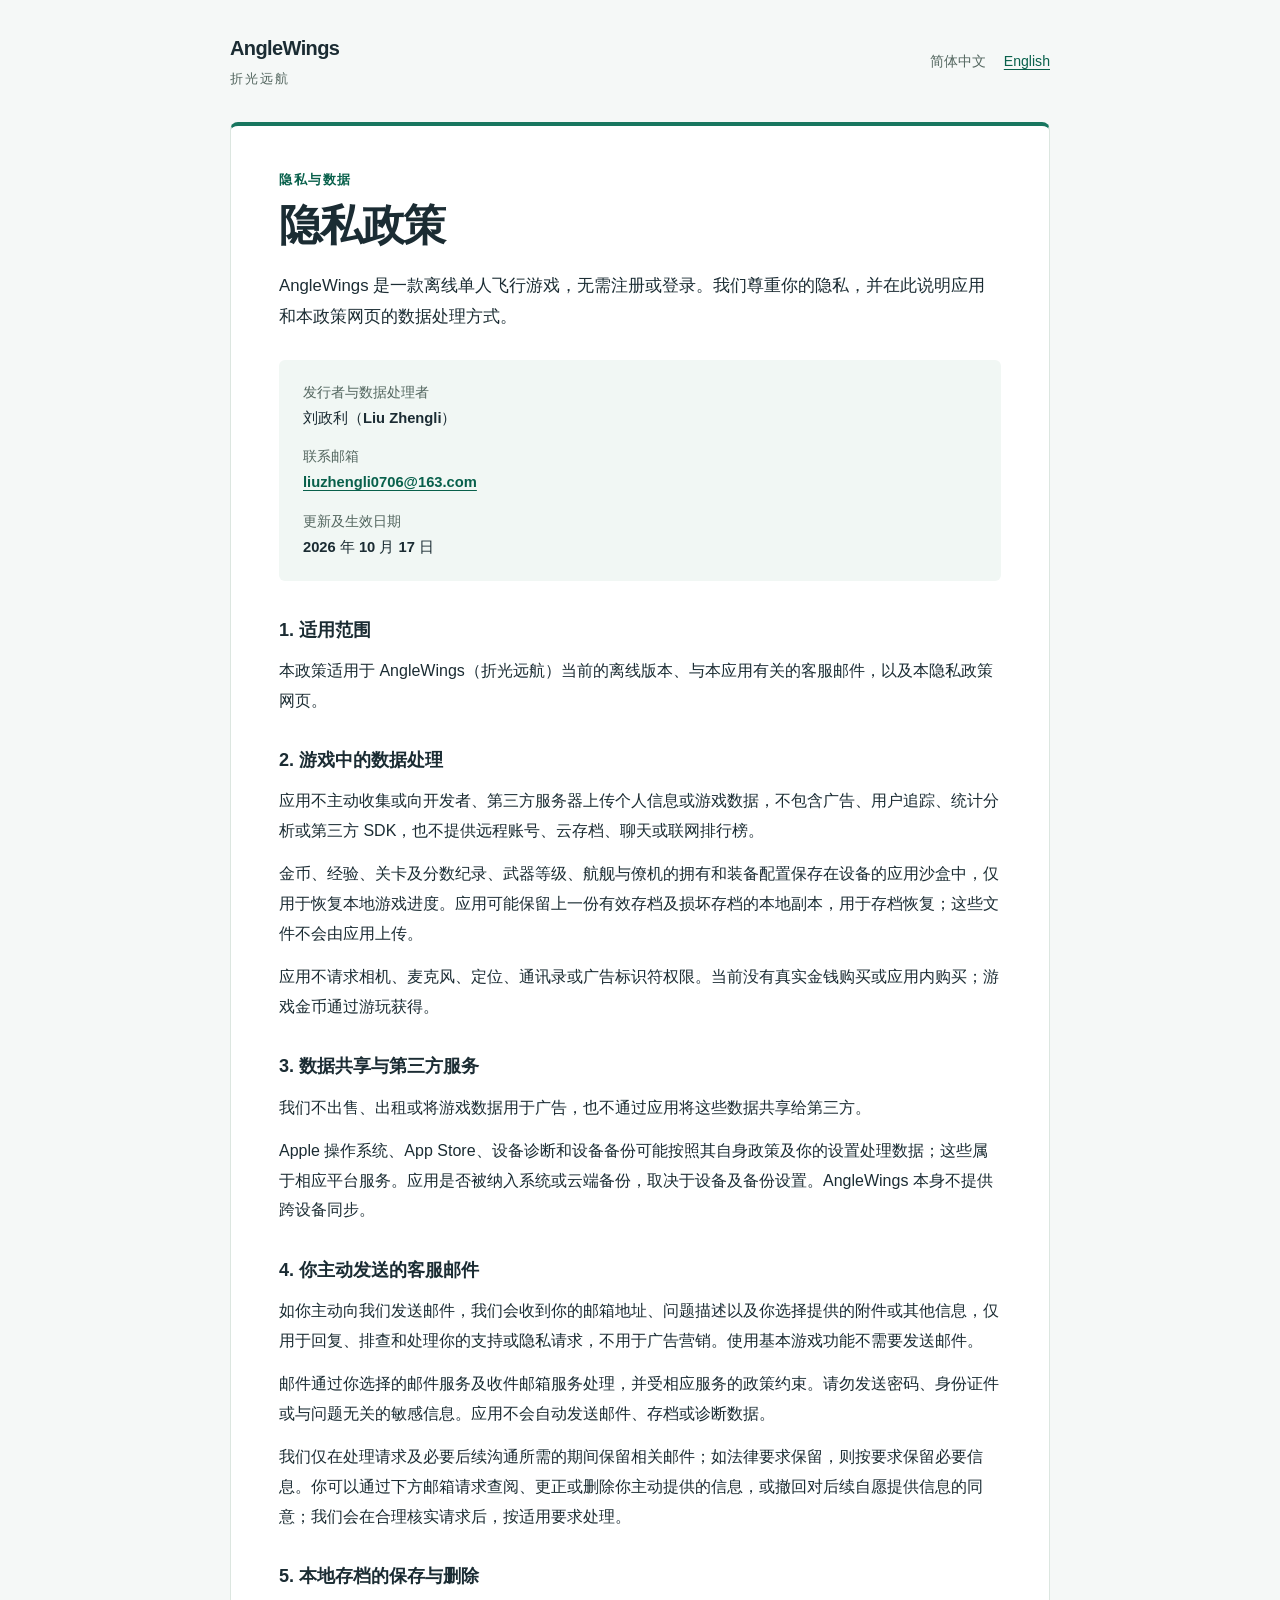
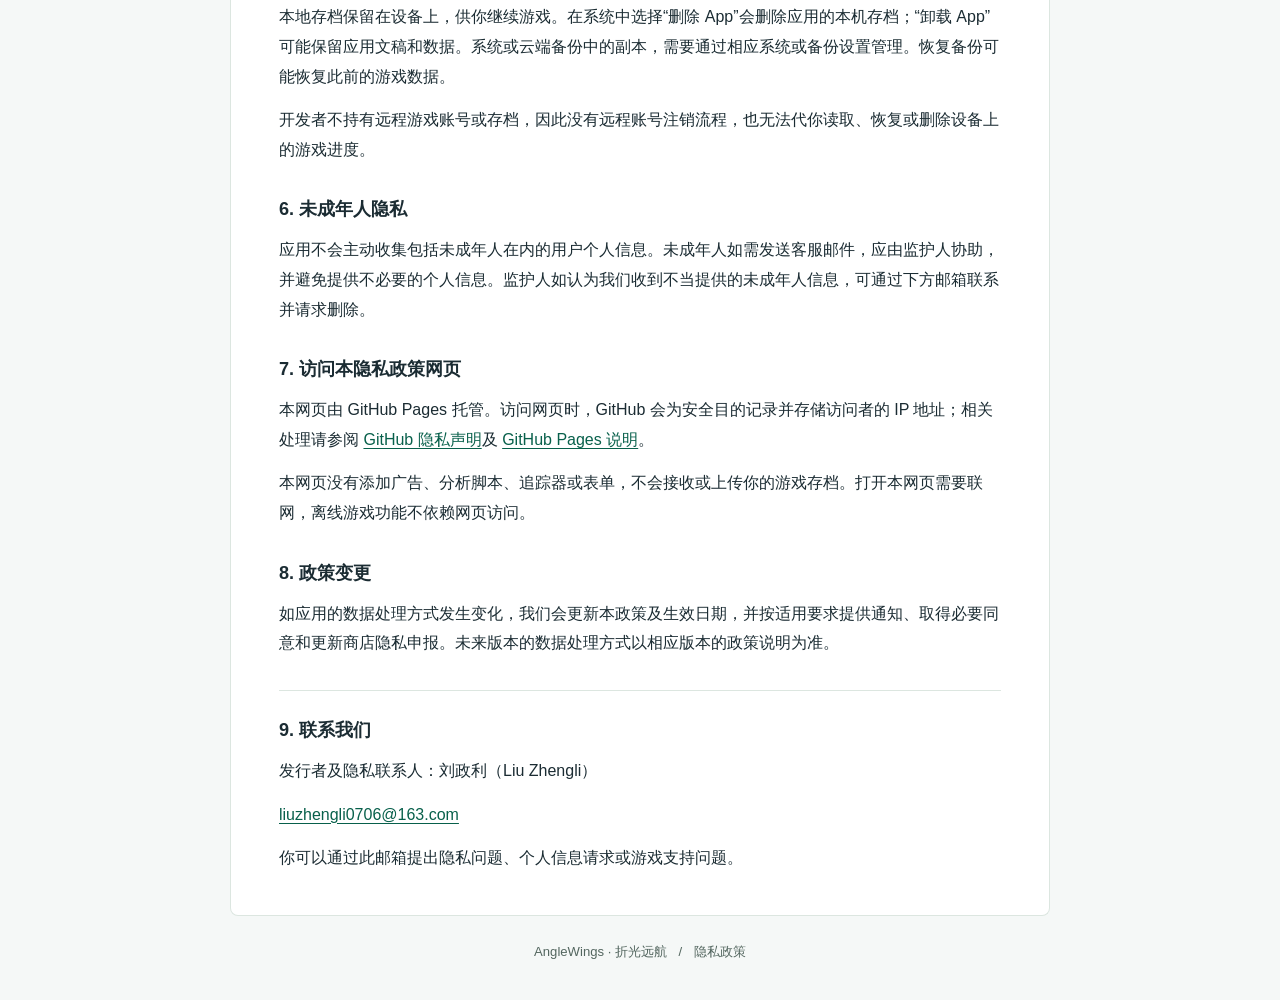
==== index.html @ a0fa41b5 "Publish AngleWings privacy policy in Chinese and English" ====
<!doctype html>
<html lang="zh-Hans">
<head>
  <meta charset="utf-8">
  <meta name="viewport" content="width=device-width, initial-scale=1">
  <meta name="description" content="AngleWings（折光远航）隐私政策：离线游戏、本地存档、数据管理与隐私联系方式。">
  <meta name="referrer" content="no-referrer">
  <title>隐私政策 · AngleWings 折光远航</title>
  <link rel="canonical" href="https://maoyayini.github.io/anglewings-privacy/">
  <link rel="alternate" hreflang="en" href="https://maoyayini.github.io/anglewings-privacy/en.html">
  <link rel="stylesheet" href="styles.css">
</head>
<body>
  <a class="skip" href="#policy">跳转到正文</a>
  <header class="site-header">
    <div><span class="brand">AngleWings</span><span class="subtitle">折光远航</span></div>
    <nav aria-label="语言"><span aria-current="page">简体中文</span><a href="en.html" lang="en" hreflang="en">English</a></nav>
  </header>
  <main id="policy">
    <p class="eyebrow">隐私与数据</p>
    <h1>隐私政策</h1>
    <p class="intro">AngleWings 是一款离线单人飞行游戏，无需注册或登录。我们尊重你的隐私，并在此说明应用和本政策网页的数据处理方式。</p>
    <dl class="details">
      <div><dt>发行者与数据处理者</dt><dd>刘政利（Liu Zhengli）</dd></div>
      <div><dt>联系邮箱</dt><dd><a href="mailto:liuzhengli0706@163.com">liuzhengli0706@163.com</a></dd></div>
      <div><dt>更新及生效日期</dt><dd><time datetime="2026-10-17">2026 年 10 月 17 日</time></dd></div>
    </dl>

    <section aria-labelledby="scope">
      <h2 id="scope">1. 适用范围</h2>
      <p>本政策适用于 AngleWings（折光远航）当前的离线版本、与本应用有关的客服邮件，以及本隐私政策网页。</p>
    </section>
    <section aria-labelledby="game-data">
      <h2 id="game-data">2. 游戏中的数据处理</h2>
      <p>应用不主动收集或向开发者、第三方服务器上传个人信息或游戏数据，不包含广告、用户追踪、统计分析或第三方 SDK，也不提供远程账号、云存档、聊天或联网排行榜。</p>
      <p>金币、经验、关卡及分数纪录、武器等级、航舰与僚机的拥有和装备配置保存在设备的应用沙盒中，仅用于恢复本地游戏进度。应用可能保留上一份有效存档及损坏存档的本地副本，用于存档恢复；这些文件不会由应用上传。</p>
      <p>应用不请求相机、麦克风、定位、通讯录或广告标识符权限。当前没有真实金钱购买或应用内购买；游戏金币通过游玩获得。</p>
    </section>
    <section aria-labelledby="sharing">
      <h2 id="sharing">3. 数据共享与第三方服务</h2>
      <p>我们不出售、出租或将游戏数据用于广告，也不通过应用将这些数据共享给第三方。</p>
      <p>Apple 操作系统、App Store、设备诊断和设备备份可能按照其自身政策及你的设置处理数据；这些属于相应平台服务。应用是否被纳入系统或云端备份，取决于设备及备份设置。AngleWings 本身不提供跨设备同步。</p>
    </section>
    <section aria-labelledby="support">
      <h2 id="support">4. 你主动发送的客服邮件</h2>
      <p>如你主动向我们发送邮件，我们会收到你的邮箱地址、问题描述以及你选择提供的附件或其他信息，仅用于回复、排查和处理你的支持或隐私请求，不用于广告营销。使用基本游戏功能不需要发送邮件。</p>
      <p>邮件通过你选择的邮件服务及收件邮箱服务处理，并受相应服务的政策约束。请勿发送密码、身份证件或与问题无关的敏感信息。应用不会自动发送邮件、存档或诊断数据。</p>
      <p>我们仅在处理请求及必要后续沟通所需的期间保留相关邮件；如法律要求保留，则按要求保留必要信息。你可以通过下方邮箱请求查阅、更正或删除你主动提供的信息，或撤回对后续自愿提供信息的同意；我们会在合理核实请求后，按适用要求处理。</p>
    </section>
    <section aria-labelledby="deletion">
      <h2 id="deletion">5. 本地存档的保存与删除</h2>
      <p>本地存档保留在设备上，供你继续游戏。在系统中选择“删除 App”会删除应用的本机存档；“卸载 App”可能保留应用文稿和数据。系统或云端备份中的副本，需要通过相应系统或备份设置管理。恢复备份可能恢复此前的游戏数据。</p>
      <p>开发者不持有远程游戏账号或存档，因此没有远程账号注销流程，也无法代你读取、恢复或删除设备上的游戏进度。</p>
    </section>
    <section aria-labelledby="children">
      <h2 id="children">6. 未成年人隐私</h2>
      <p>应用不会主动收集包括未成年人在内的用户个人信息。未成年人如需发送客服邮件，应由监护人协助，并避免提供不必要的个人信息。监护人如认为我们收到不当提供的未成年人信息，可通过下方邮箱联系并请求删除。</p>
    </section>
    <section aria-labelledby="website">
      <h2 id="website">7. 访问本隐私政策网页</h2>
      <p>本网页由 GitHub Pages 托管。访问网页时，GitHub 会为安全目的记录并存储访问者的 IP 地址；相关处理请参阅 <a href="https://docs.github.com/en/site-policy/privacy-policies/github-general-privacy-statement">GitHub 隐私声明</a>及 <a href="https://docs.github.com/en/pages/getting-started-with-github-pages/what-is-github-pages">GitHub Pages 说明</a>。</p>
      <p>本网页没有添加广告、分析脚本、追踪器或表单，不会接收或上传你的游戏存档。打开本网页需要联网，离线游戏功能不依赖网页访问。</p>
    </section>
    <section aria-labelledby="changes">
      <h2 id="changes">8. 政策变更</h2>
      <p>如应用的数据处理方式发生变化，我们会更新本政策及生效日期，并按适用要求提供通知、取得必要同意和更新商店隐私申报。未来版本的数据处理方式以相应版本的政策说明为准。</p>
    </section>
    <section class="contact" aria-labelledby="contact">
      <h2 id="contact">9. 联系我们</h2>
      <p>发行者及隐私联系人：刘政利（Liu Zhengli）</p>
      <p><a href="mailto:liuzhengli0706@163.com">liuzhengli0706@163.com</a></p>
      <p>你可以通过此邮箱提出隐私问题、个人信息请求或游戏支持问题。</p>
    </section>
  </main>
  <footer>AngleWings · 折光远航 <span aria-hidden="true">/</span> 隐私政策</footer>
</body>
</html>
---- styles.css ----
:root {
  color-scheme: light;
  font-family: -apple-system, BlinkMacSystemFont, "Segoe UI", "PingFang SC", "Microsoft YaHei", sans-serif;
  color: #1b2c33;
  background: #f5f8f7;
  line-height: 1.85;
  -webkit-text-size-adjust: 100%;
}
* { box-sizing: border-box; }
body { margin: 0; }
a { color: #08604b; text-underline-offset: .18em; overflow-wrap: anywhere; }
a:hover { color: #003d2e; }
a:focus-visible { outline: 3px solid #18765f; outline-offset: 5px; border-radius: 2px; }
.site-header, main, footer { width: min(100% - 48px, 820px); margin-inline: auto; }
.site-header { display: flex; justify-content: space-between; align-items: center; gap: 20px; padding-block: 30px; }
.brand { font-weight: 750; font-size: 1.25rem; letter-spacing: -.03em; }
.subtitle { display: block; color: #53665f; font-size: .83rem; letter-spacing: .16em; }
nav { display: flex; gap: 18px; font-size: .88rem; }
nav [aria-current] { color: #53665f; }
main { background: #fff; border: 1px solid #dce6e0; border-top: 4px solid #18765f; border-radius: 8px; padding: 42px 48px; }
.eyebrow { margin: 0 0 8px; color: #08604b; font-size: .82rem; font-weight: 700; letter-spacing: .12em; }
h1 { margin: 0 0 18px; font-size: clamp(2rem, 5vw, 2.7rem); letter-spacing: -.04em; line-height: 1.2; }
.intro { margin-bottom: 28px; font-size: 1.05rem; }
.details { margin: 0 0 36px; padding: 20px 24px; background: #f1f7f4; border-radius: 6px; font-size: .92rem; }
.details div + div { margin-top: 12px; }
dt { color: #53665f; font-size: .85rem; }
dd { margin: 0; font-weight: 550; }
section + section { margin-top: 32px; }
h2 { margin: 0 0 12px; font-size: 1.13rem; line-height: 1.5; }
p { margin: 0 0 14px; }
section p:last-child { margin-bottom: 0; }
.contact { padding-top: 26px; border-top: 1px solid #dce6e0; }
footer { padding-block: 24px 36px; color: #53665f; font-size: .82rem; text-align: center; }
footer span { margin-inline: 8px; }
.skip { position: absolute; left: 16px; top: -100px; padding: 8px 16px; background: #fff; }
.skip:focus { top: 8px; }
@media (max-width: 560px) {
  .site-header, main, footer { width: calc(100% - 32px); }
  .site-header { padding-block: 20px; gap: 12px; }
  .brand { font-size: 1.12rem; }
  nav { gap: 12px; font-size: .8rem; }
  main { padding: 28px 22px; }
  .details { padding: 18px; }
}
@media print {
  :root { color: #000; background: #fff; font-size: 11pt; }
  .site-header, main, footer { width: 100%; }
  main { border: 0; padding: 0; }
  nav, .skip { display: none; }
  h2 { break-after: avoid; }
  a { color: inherit; }
}
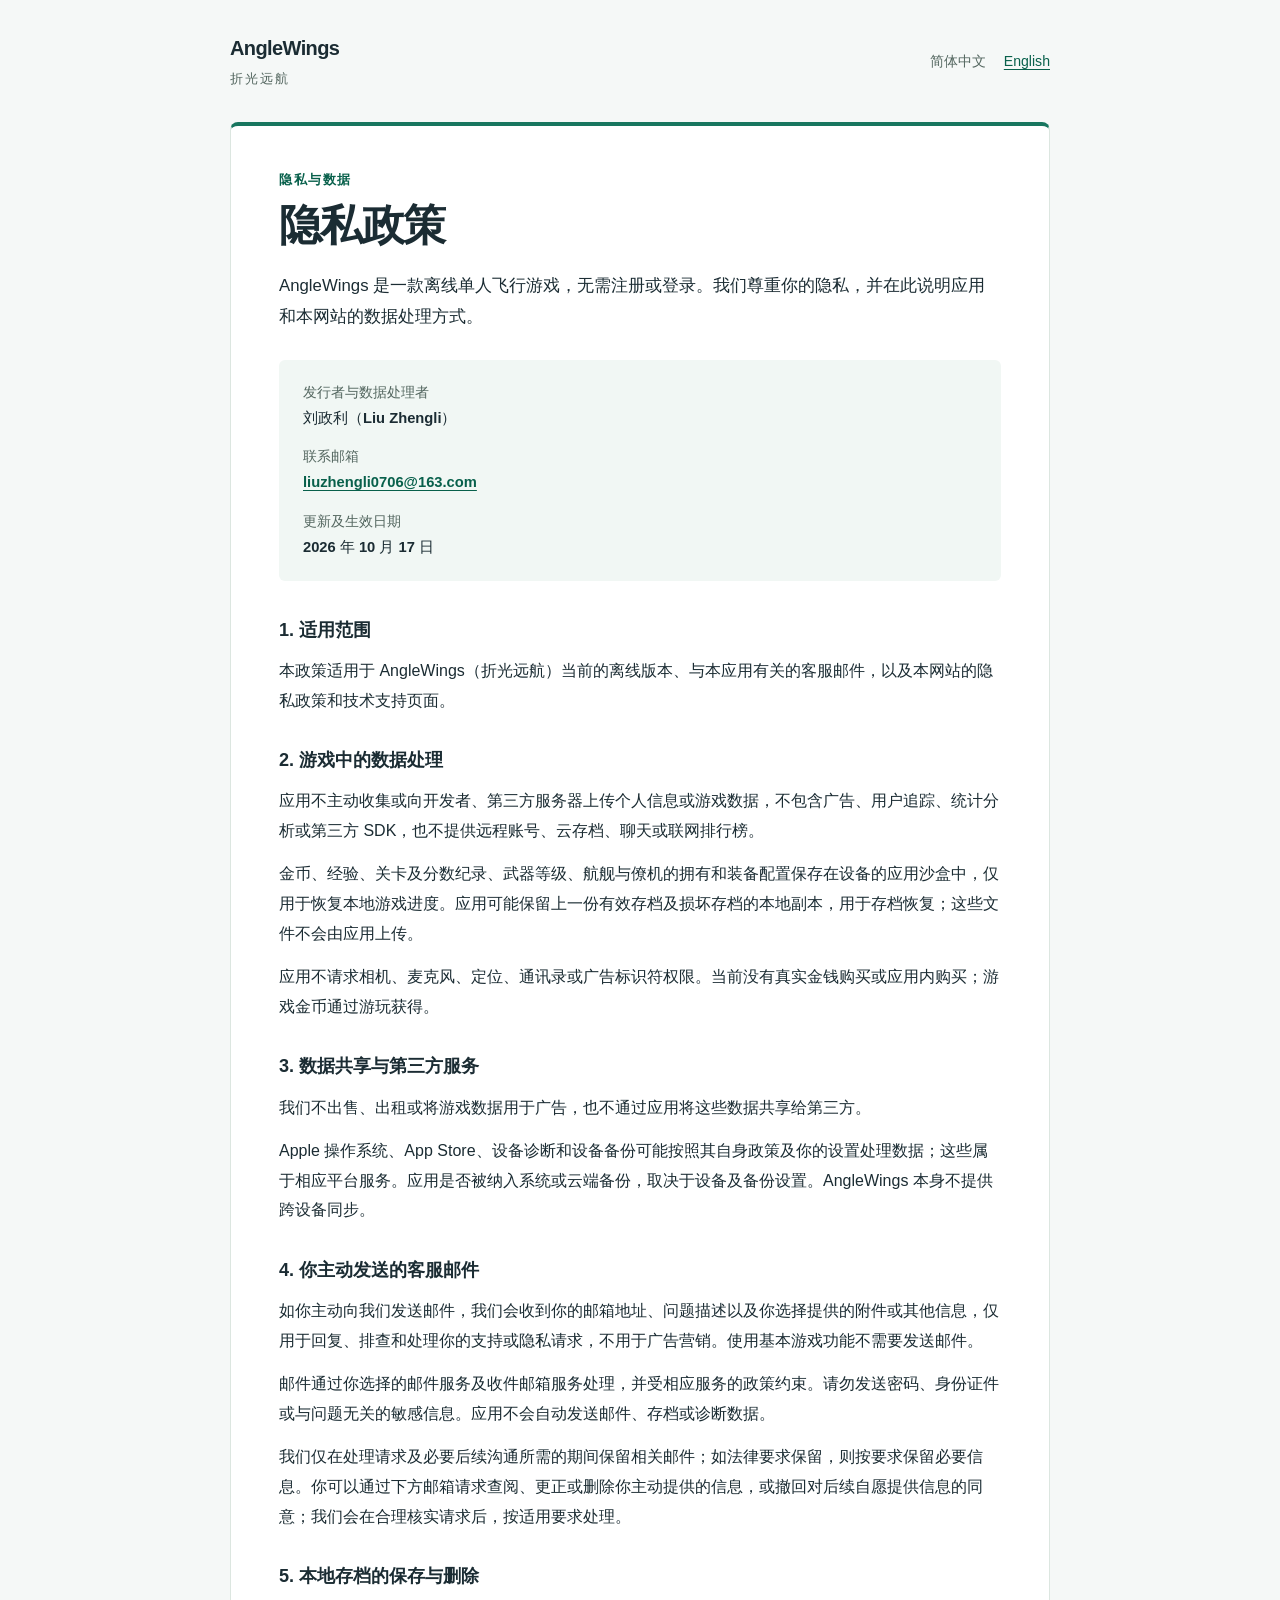
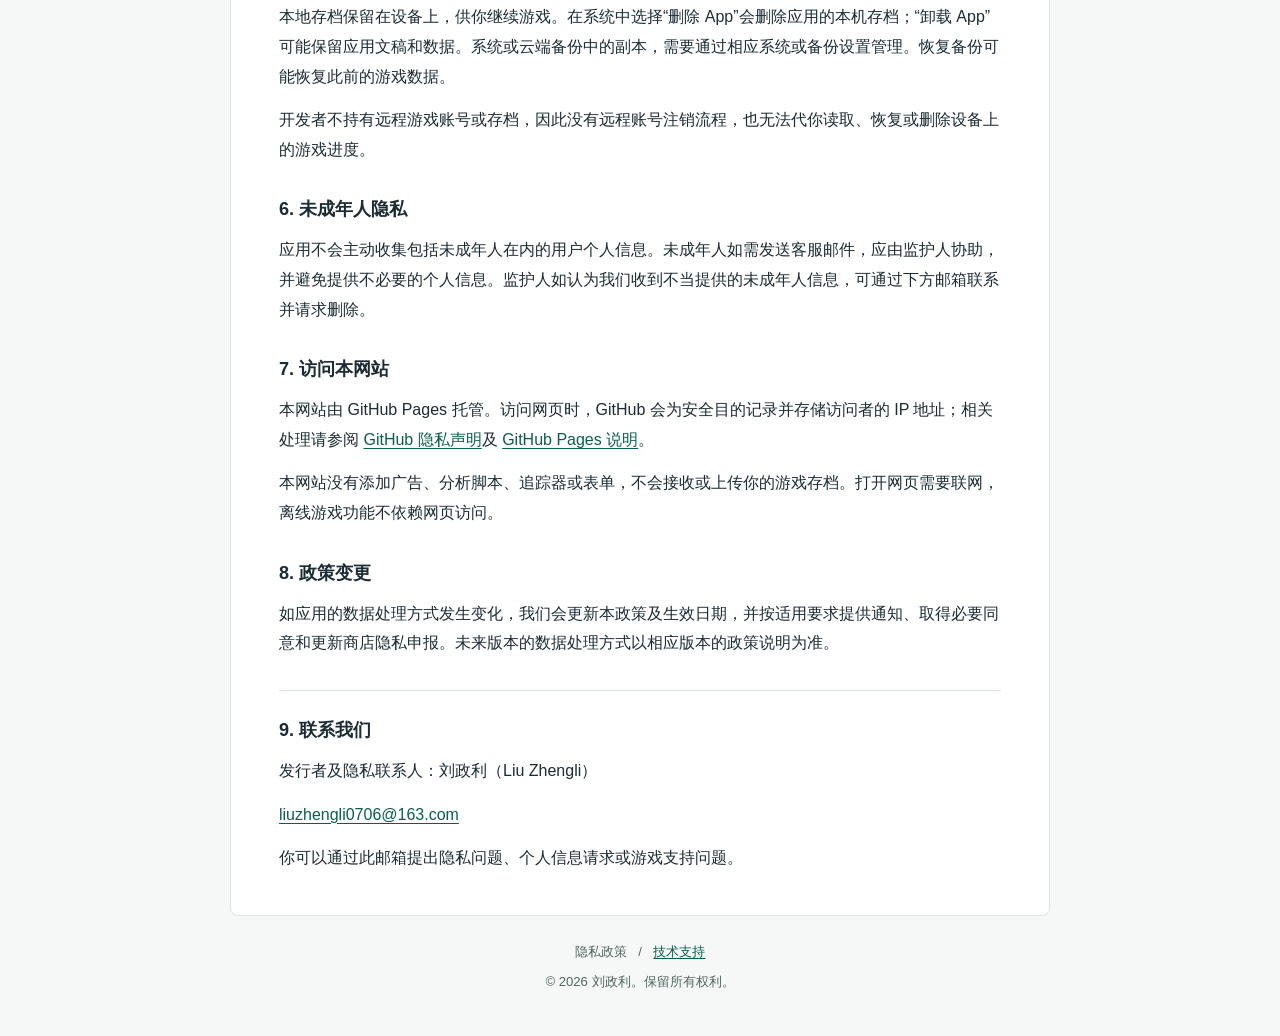
==== commit 6c8f7c02: "Publish technical support pages and copyright information" ====
--- a/index.html
+++ b/index.html
@@ -19,7 +19,7 @@
   <main id="policy">
     <p class="eyebrow">隐私与数据</p>
     <h1>隐私政策</h1>
-    <p class="intro">AngleWings 是一款离线单人飞行游戏，无需注册或登录。我们尊重你的隐私，并在此说明应用和本政策网页的数据处理方式。</p>
+    <p class="intro">AngleWings 是一款离线单人飞行游戏，无需注册或登录。我们尊重你的隐私，并在此说明应用和本网站的数据处理方式。</p>
     <dl class="details">
       <div><dt>发行者与数据处理者</dt><dd>刘政利（Liu Zhengli）</dd></div>
       <div><dt>联系邮箱</dt><dd><a href="mailto:liuzhengli0706@163.com">liuzhengli0706@163.com</a></dd></div>
@@ -28,7 +28,7 @@
 
     <section aria-labelledby="scope">
       <h2 id="scope">1. 适用范围</h2>
-      <p>本政策适用于 AngleWings（折光远航）当前的离线版本、与本应用有关的客服邮件，以及本隐私政策网页。</p>
+      <p>本政策适用于 AngleWings（折光远航）当前的离线版本、与本应用有关的客服邮件，以及本网站的隐私政策和技术支持页面。</p>
     </section>
     <section aria-labelledby="game-data">
       <h2 id="game-data">2. 游戏中的数据处理</h2>
@@ -57,9 +57,9 @@
       <p>应用不会主动收集包括未成年人在内的用户个人信息。未成年人如需发送客服邮件，应由监护人协助，并避免提供不必要的个人信息。监护人如认为我们收到不当提供的未成年人信息，可通过下方邮箱联系并请求删除。</p>
     </section>
     <section aria-labelledby="website">
-      <h2 id="website">7. 访问本隐私政策网页</h2>
-      <p>本网页由 GitHub Pages 托管。访问网页时，GitHub 会为安全目的记录并存储访问者的 IP 地址；相关处理请参阅 <a href="https://docs.github.com/en/site-policy/privacy-policies/github-general-privacy-statement">GitHub 隐私声明</a>及 <a href="https://docs.github.com/en/pages/getting-started-with-github-pages/what-is-github-pages">GitHub Pages 说明</a>。</p>
-      <p>本网页没有添加广告、分析脚本、追踪器或表单，不会接收或上传你的游戏存档。打开本网页需要联网，离线游戏功能不依赖网页访问。</p>
+      <h2 id="website">7. 访问本网站</h2>
+      <p>本网站由 GitHub Pages 托管。访问网页时，GitHub 会为安全目的记录并存储访问者的 IP 地址；相关处理请参阅 <a href="https://docs.github.com/en/site-policy/privacy-policies/github-general-privacy-statement">GitHub 隐私声明</a>及 <a href="https://docs.github.com/en/pages/getting-started-with-github-pages/what-is-github-pages">GitHub Pages 说明</a>。</p>
+      <p>本网站没有添加广告、分析脚本、追踪器或表单，不会接收或上传你的游戏存档。打开网页需要联网，离线游戏功能不依赖网页访问。</p>
     </section>
     <section aria-labelledby="changes">
       <h2 id="changes">8. 政策变更</h2>
@@ -72,6 +72,6 @@
       <p>你可以通过此邮箱提出隐私问题、个人信息请求或游戏支持问题。</p>
     </section>
   </main>
-  <footer>AngleWings · 折光远航 <span aria-hidden="true">/</span> 隐私政策</footer>
+  <footer><p>隐私政策 <span aria-hidden="true">/</span> <a href="support.html">技术支持</a></p><p>© 2026 刘政利。保留所有权利。</p></footer>
 </body>
 </html>
--- a/styles.css
+++ b/styles.css
@@ -29,9 +29,12 @@
 h2 { margin: 0 0 12px; font-size: 1.13rem; line-height: 1.5; }
 p { margin: 0 0 14px; }
 section p:last-child { margin-bottom: 0; }
+ol, ul { margin: 0 0 14px; padding-left: 1.5em; }
+li + li { margin-top: 8px; }
 .contact { padding-top: 26px; border-top: 1px solid #dce6e0; }
 footer { padding-block: 24px 36px; color: #53665f; font-size: .82rem; text-align: center; }
 footer span { margin-inline: 8px; }
+footer p { margin-bottom: 6px; }
 .skip { position: absolute; left: 16px; top: -100px; padding: 8px 16px; background: #fff; }
 .skip:focus { top: 8px; }
 @media (max-width: 560px) {
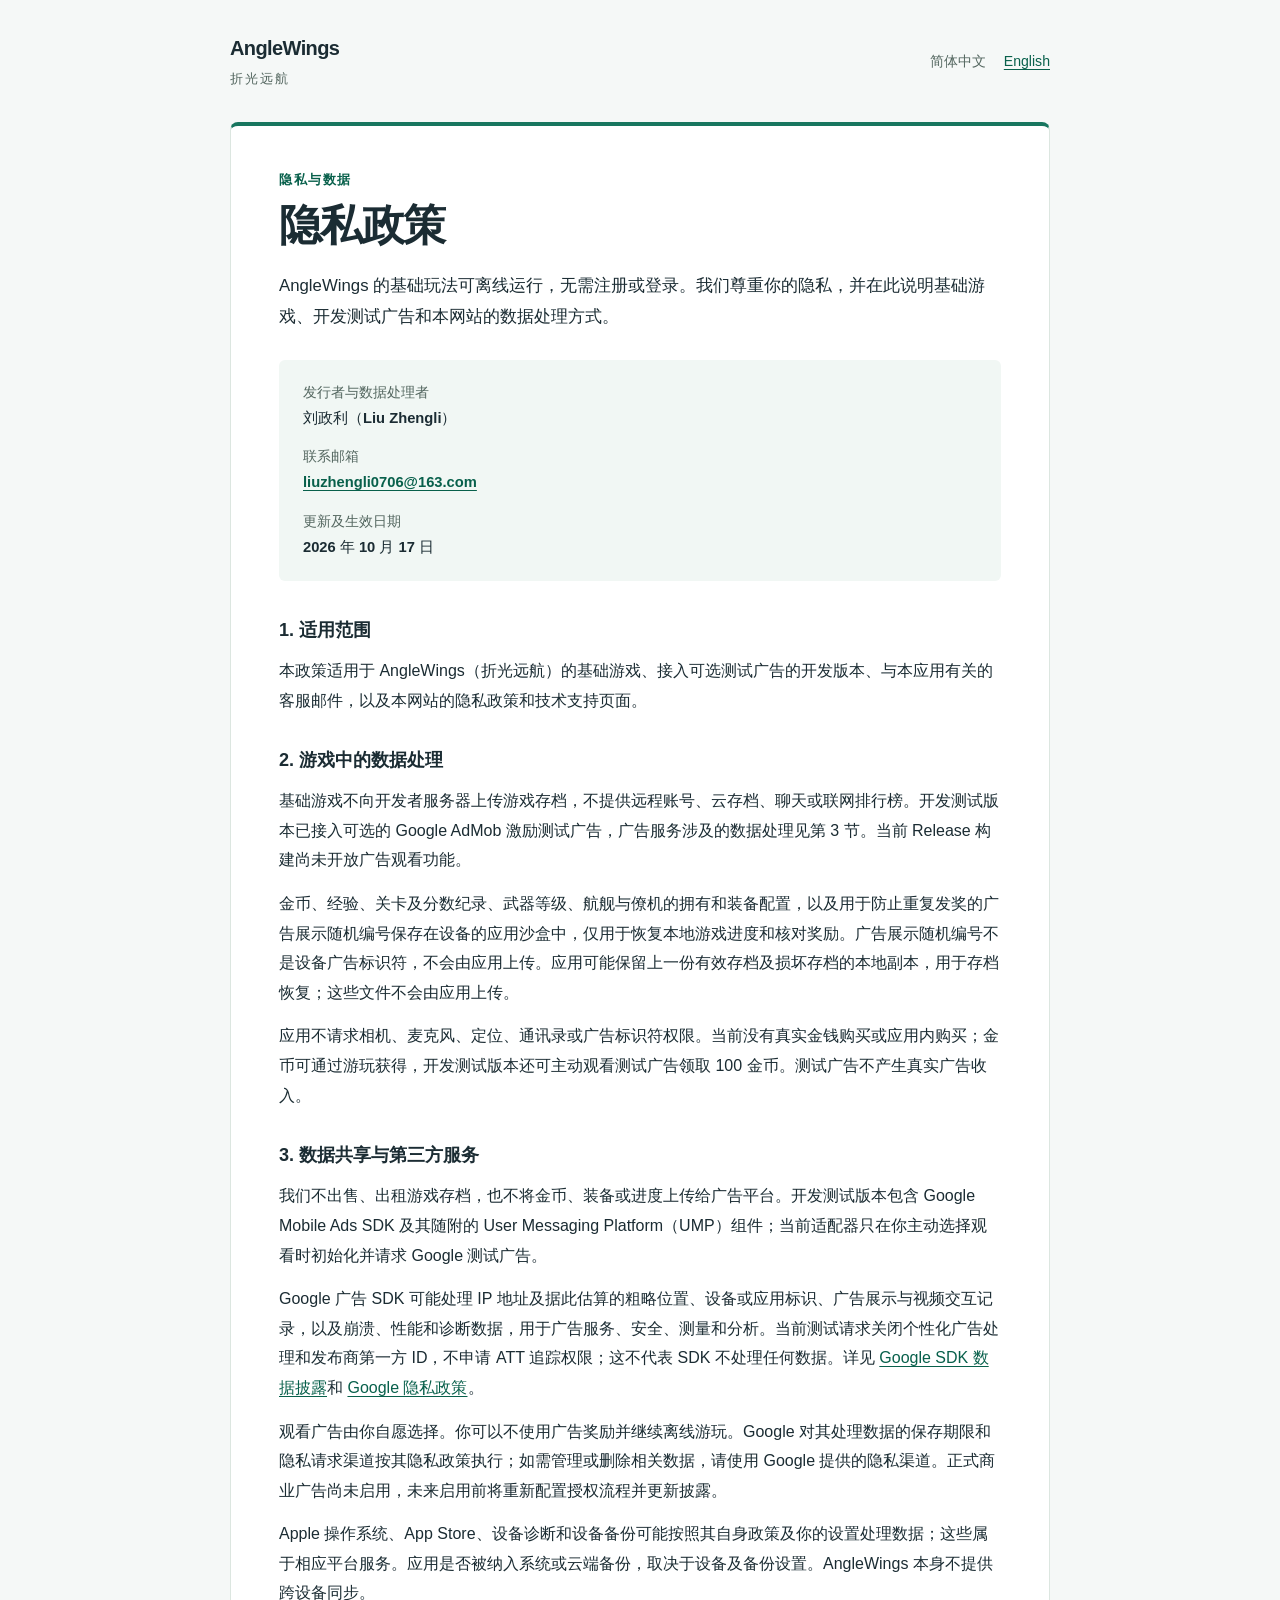
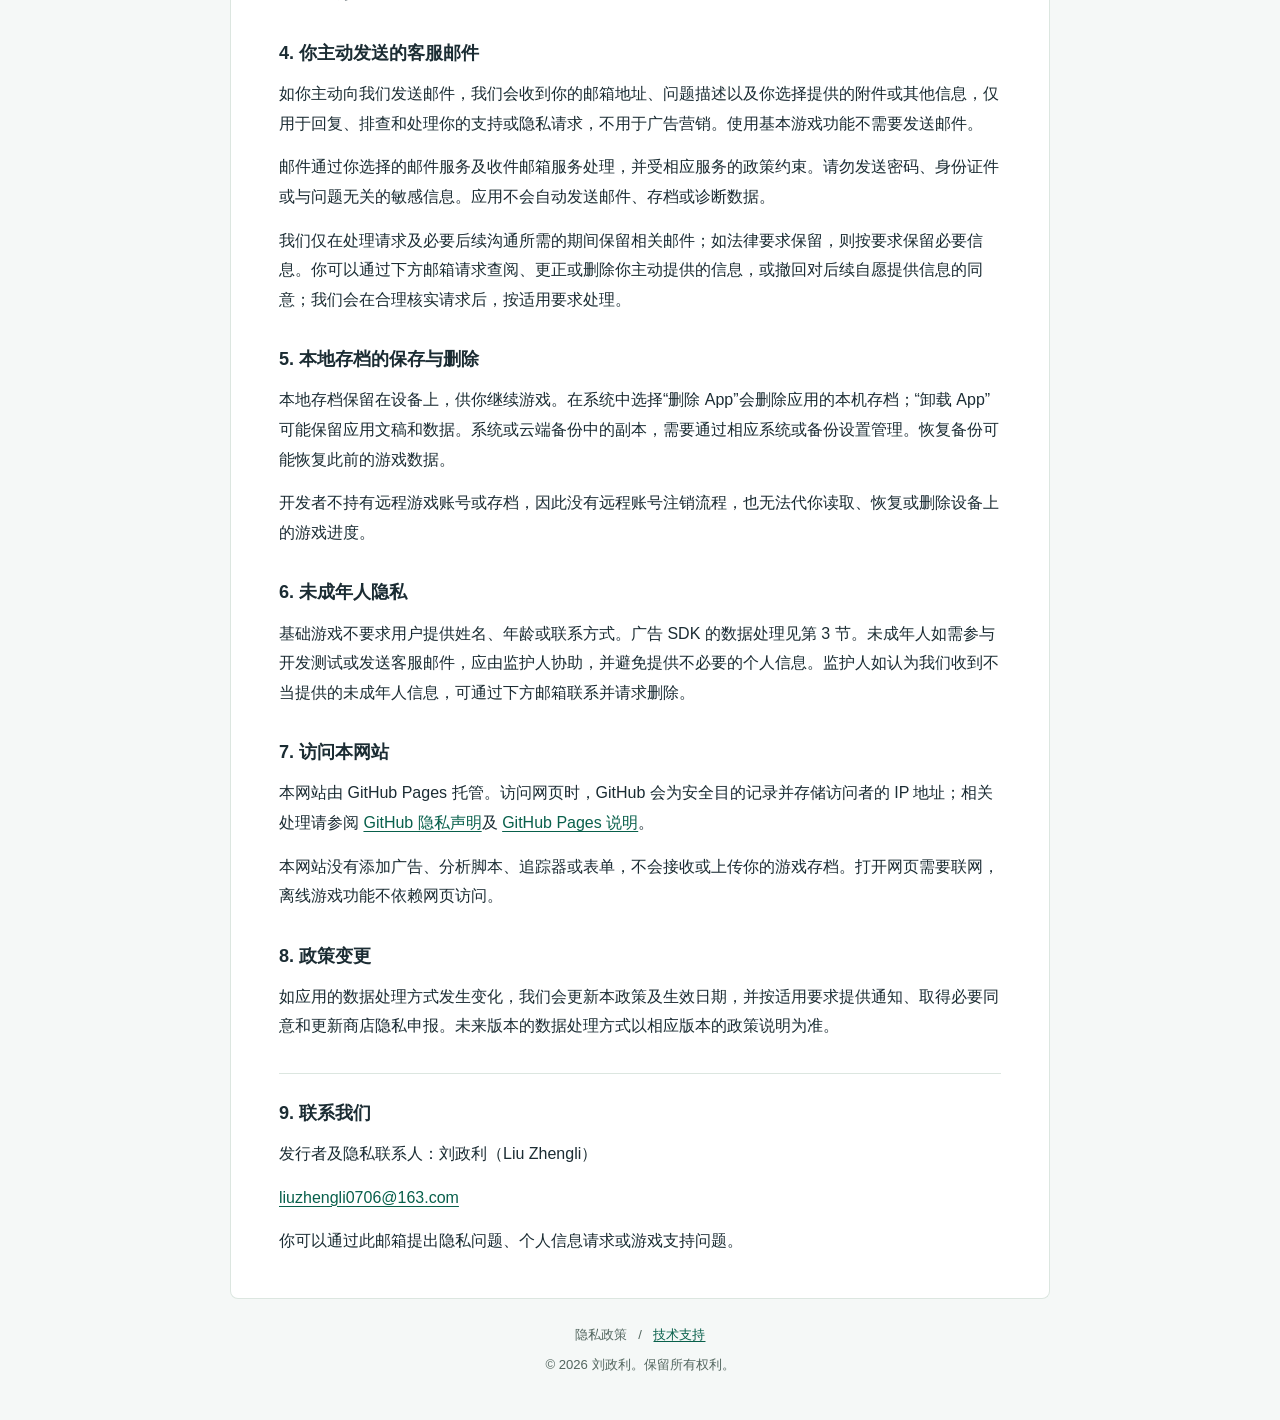
==== commit 8b6a785d: "Disclose optional AdMob development test ads" ====
--- a/index.html
+++ b/index.html
@@ -19,7 +19,7 @@
   <main id="policy">
     <p class="eyebrow">隐私与数据</p>
     <h1>隐私政策</h1>
-    <p class="intro">AngleWings 是一款离线单人飞行游戏，无需注册或登录。我们尊重你的隐私，并在此说明应用和本网站的数据处理方式。</p>
+    <p class="intro">AngleWings 的基础玩法可离线运行，无需注册或登录。我们尊重你的隐私，并在此说明基础游戏、开发测试广告和本网站的数据处理方式。</p>
     <dl class="details">
       <div><dt>发行者与数据处理者</dt><dd>刘政利（Liu Zhengli）</dd></div>
       <div><dt>联系邮箱</dt><dd><a href="mailto:liuzhengli0706@163.com">liuzhengli0706@163.com</a></dd></div>
@@ -28,17 +28,19 @@
 
     <section aria-labelledby="scope">
       <h2 id="scope">1. 适用范围</h2>
-      <p>本政策适用于 AngleWings（折光远航）当前的离线版本、与本应用有关的客服邮件，以及本网站的隐私政策和技术支持页面。</p>
+      <p>本政策适用于 AngleWings（折光远航）的基础游戏、接入可选测试广告的开发版本、与本应用有关的客服邮件，以及本网站的隐私政策和技术支持页面。</p>
     </section>
     <section aria-labelledby="game-data">
       <h2 id="game-data">2. 游戏中的数据处理</h2>
-      <p>应用不主动收集或向开发者、第三方服务器上传个人信息或游戏数据，不包含广告、用户追踪、统计分析或第三方 SDK，也不提供远程账号、云存档、聊天或联网排行榜。</p>
-      <p>金币、经验、关卡及分数纪录、武器等级、航舰与僚机的拥有和装备配置保存在设备的应用沙盒中，仅用于恢复本地游戏进度。应用可能保留上一份有效存档及损坏存档的本地副本，用于存档恢复；这些文件不会由应用上传。</p>
-      <p>应用不请求相机、麦克风、定位、通讯录或广告标识符权限。当前没有真实金钱购买或应用内购买；游戏金币通过游玩获得。</p>
+      <p>基础游戏不向开发者服务器上传游戏存档，不提供远程账号、云存档、聊天或联网排行榜。开发测试版本已接入可选的 Google AdMob 激励测试广告，广告服务涉及的数据处理见第 3 节。当前 Release 构建尚未开放广告观看功能。</p>
+      <p>金币、经验、关卡及分数纪录、武器等级、航舰与僚机的拥有和装备配置，以及用于防止重复发奖的广告展示随机编号保存在设备的应用沙盒中，仅用于恢复本地游戏进度和核对奖励。广告展示随机编号不是设备广告标识符，不会由应用上传。应用可能保留上一份有效存档及损坏存档的本地副本，用于存档恢复；这些文件不会由应用上传。</p>
+      <p>应用不请求相机、麦克风、定位、通讯录或广告标识符权限。当前没有真实金钱购买或应用内购买；金币可通过游玩获得，开发测试版本还可主动观看测试广告领取 100 金币。测试广告不产生真实广告收入。</p>
     </section>
     <section aria-labelledby="sharing">
       <h2 id="sharing">3. 数据共享与第三方服务</h2>
-      <p>我们不出售、出租或将游戏数据用于广告，也不通过应用将这些数据共享给第三方。</p>
+      <p>我们不出售、出租游戏存档，也不将金币、装备或进度上传给广告平台。开发测试版本包含 Google Mobile Ads SDK 及其随附的 User Messaging Platform（UMP）组件；当前适配器只在你主动选择观看时初始化并请求 Google 测试广告。</p>
+      <p>Google 广告 SDK 可能处理 IP 地址及据此估算的粗略位置、设备或应用标识、广告展示与视频交互记录，以及崩溃、性能和诊断数据，用于广告服务、安全、测量和分析。当前测试请求关闭个性化广告处理和发布商第一方 ID，不申请 ATT 追踪权限；这不代表 SDK 不处理任何数据。详见 <a href="https://developers.google.com/admob/ios/privacy/data-disclosure">Google SDK 数据披露</a>和 <a href="https://policies.google.com/privacy?hl=zh-CN">Google 隐私政策</a>。</p>
+      <p>观看广告由你自愿选择。你可以不使用广告奖励并继续离线游玩。Google 对其处理数据的保存期限和隐私请求渠道按其隐私政策执行；如需管理或删除相关数据，请使用 Google 提供的隐私渠道。正式商业广告尚未启用，未来启用前将重新配置授权流程并更新披露。</p>
       <p>Apple 操作系统、App Store、设备诊断和设备备份可能按照其自身政策及你的设置处理数据；这些属于相应平台服务。应用是否被纳入系统或云端备份，取决于设备及备份设置。AngleWings 本身不提供跨设备同步。</p>
     </section>
     <section aria-labelledby="support">
@@ -54,7 +56,7 @@
     </section>
     <section aria-labelledby="children">
       <h2 id="children">6. 未成年人隐私</h2>
-      <p>应用不会主动收集包括未成年人在内的用户个人信息。未成年人如需发送客服邮件，应由监护人协助，并避免提供不必要的个人信息。监护人如认为我们收到不当提供的未成年人信息，可通过下方邮箱联系并请求删除。</p>
+      <p>基础游戏不要求用户提供姓名、年龄或联系方式。广告 SDK 的数据处理见第 3 节。未成年人如需参与开发测试或发送客服邮件，应由监护人协助，并避免提供不必要的个人信息。监护人如认为我们收到不当提供的未成年人信息，可通过下方邮箱联系并请求删除。</p>
     </section>
     <section aria-labelledby="website">
       <h2 id="website">7. 访问本网站</h2>
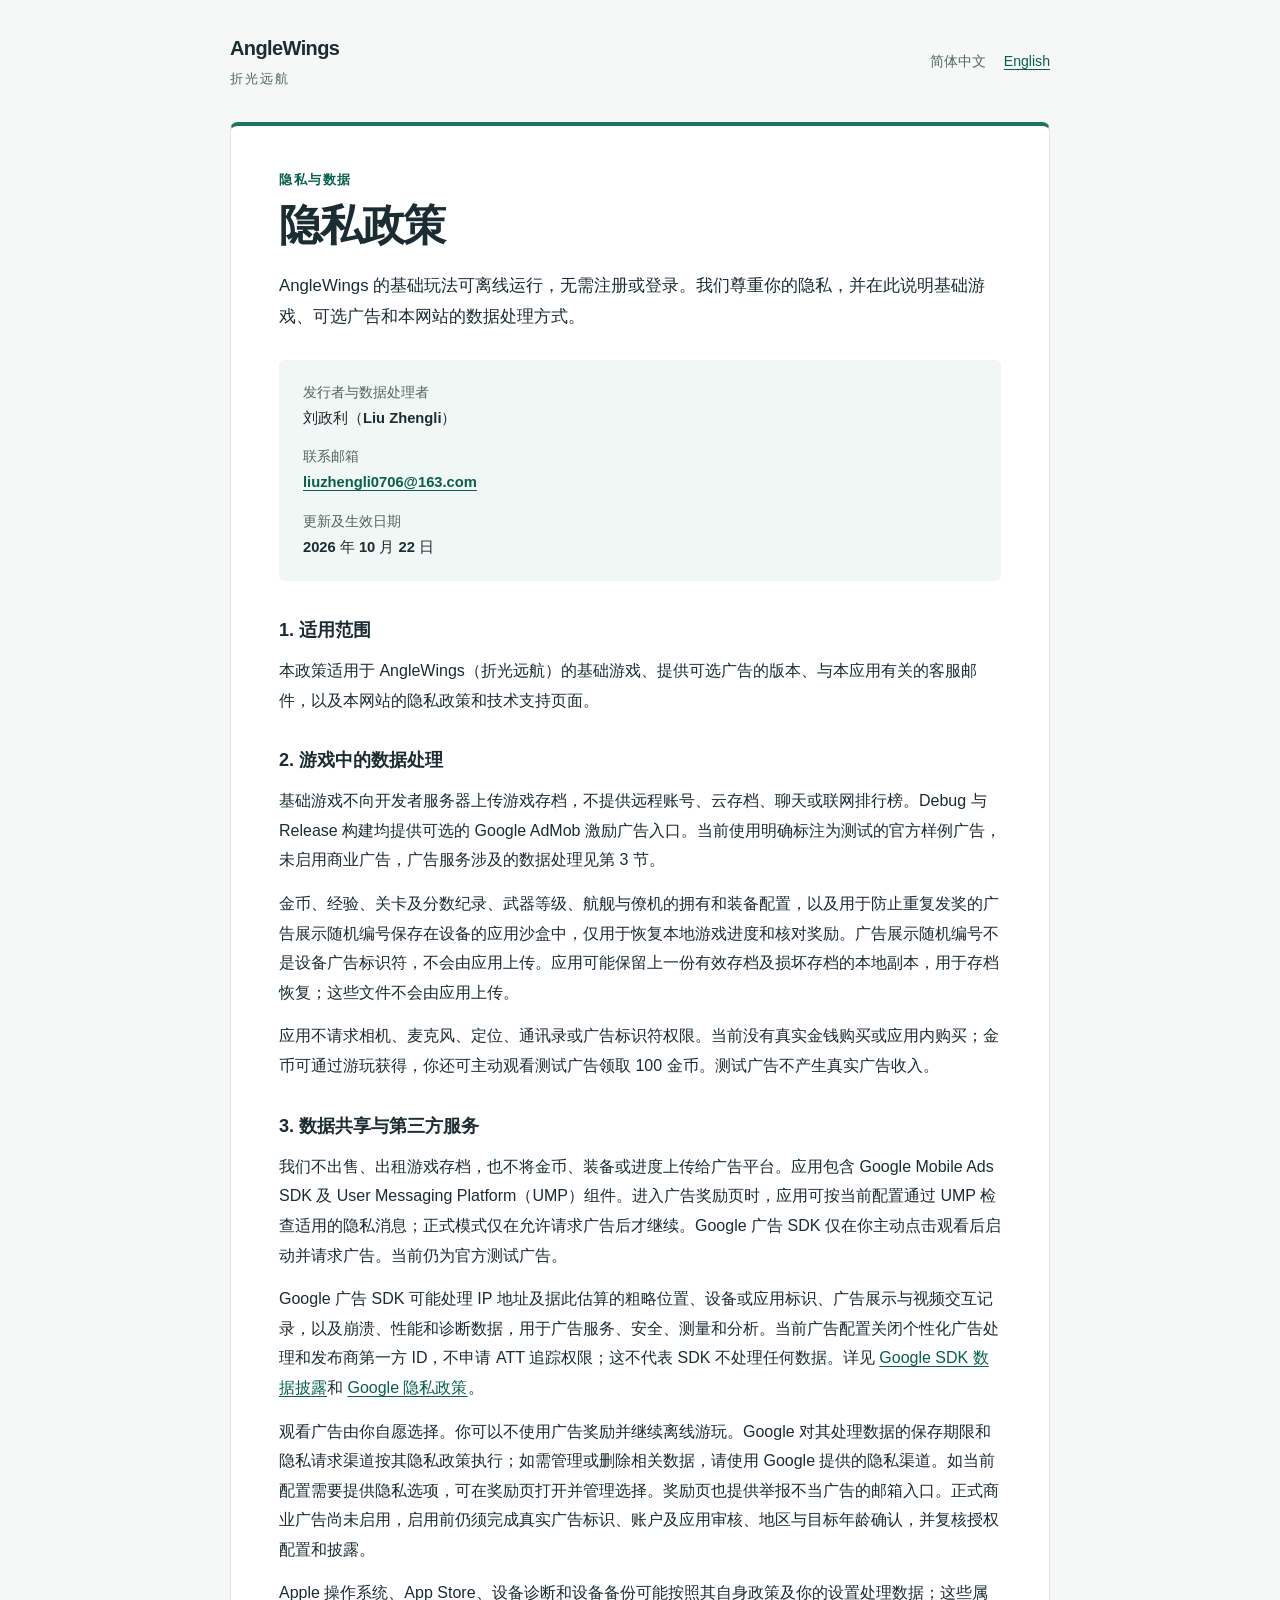
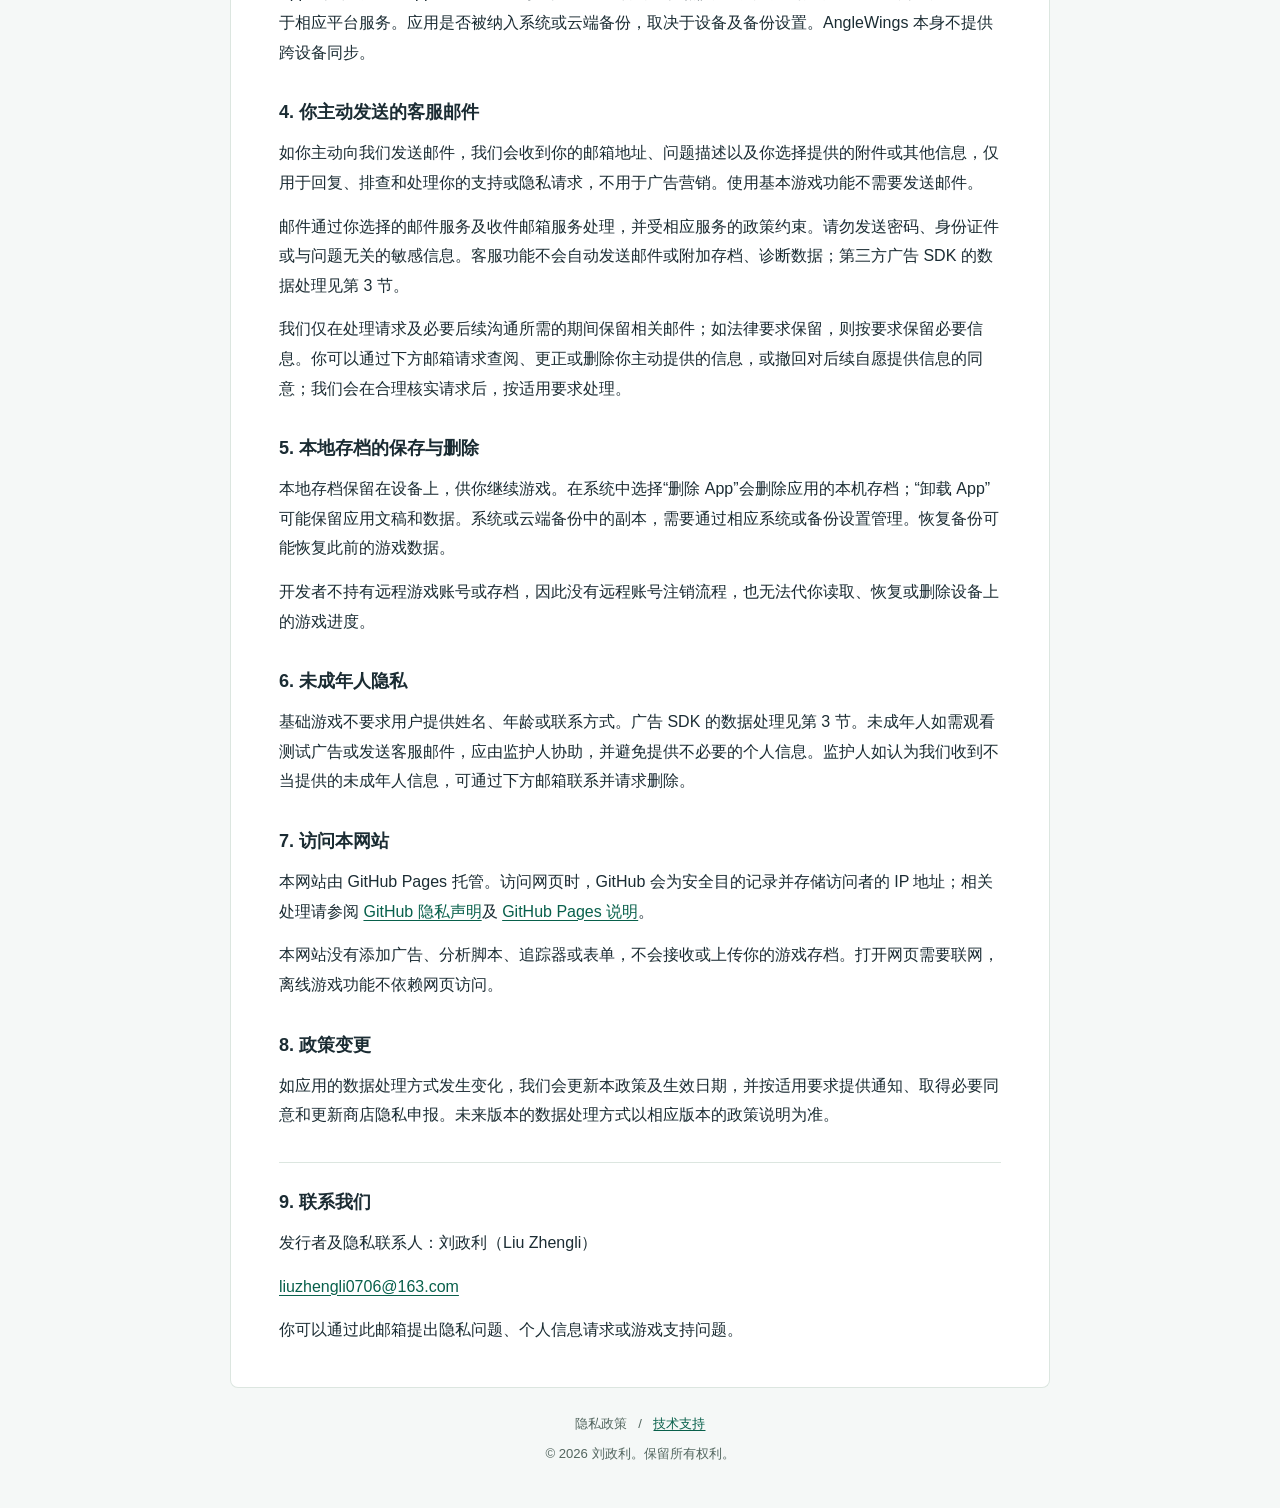
==== commit fa8ba631: "Disclose optional Release test ad rewards and privacy controls" ====
--- a/index.html
+++ b/index.html
@@ -19,34 +19,34 @@
   <main id="policy">
     <p class="eyebrow">隐私与数据</p>
     <h1>隐私政策</h1>
-    <p class="intro">AngleWings 的基础玩法可离线运行，无需注册或登录。我们尊重你的隐私，并在此说明基础游戏、开发测试广告和本网站的数据处理方式。</p>
+    <p class="intro">AngleWings 的基础玩法可离线运行，无需注册或登录。我们尊重你的隐私，并在此说明基础游戏、可选广告和本网站的数据处理方式。</p>
     <dl class="details">
       <div><dt>发行者与数据处理者</dt><dd>刘政利（Liu Zhengli）</dd></div>
       <div><dt>联系邮箱</dt><dd><a href="mailto:liuzhengli0706@163.com">liuzhengli0706@163.com</a></dd></div>
-      <div><dt>更新及生效日期</dt><dd><time datetime="2026-10-17">2026 年 10 月 17 日</time></dd></div>
+      <div><dt>更新及生效日期</dt><dd><time datetime="2026-10-22">2026 年 10 月 22 日</time></dd></div>
     </dl>
 
     <section aria-labelledby="scope">
       <h2 id="scope">1. 适用范围</h2>
-      <p>本政策适用于 AngleWings（折光远航）的基础游戏、接入可选测试广告的开发版本、与本应用有关的客服邮件，以及本网站的隐私政策和技术支持页面。</p>
+      <p>本政策适用于 AngleWings（折光远航）的基础游戏、提供可选广告的版本、与本应用有关的客服邮件，以及本网站的隐私政策和技术支持页面。</p>
     </section>
     <section aria-labelledby="game-data">
       <h2 id="game-data">2. 游戏中的数据处理</h2>
-      <p>基础游戏不向开发者服务器上传游戏存档，不提供远程账号、云存档、聊天或联网排行榜。开发测试版本已接入可选的 Google AdMob 激励测试广告，广告服务涉及的数据处理见第 3 节。当前 Release 构建尚未开放广告观看功能。</p>
+      <p>基础游戏不向开发者服务器上传游戏存档，不提供远程账号、云存档、聊天或联网排行榜。Debug 与 Release 构建均提供可选的 Google AdMob 激励广告入口。当前使用明确标注为测试的官方样例广告，未启用商业广告，广告服务涉及的数据处理见第 3 节。</p>
       <p>金币、经验、关卡及分数纪录、武器等级、航舰与僚机的拥有和装备配置，以及用于防止重复发奖的广告展示随机编号保存在设备的应用沙盒中，仅用于恢复本地游戏进度和核对奖励。广告展示随机编号不是设备广告标识符，不会由应用上传。应用可能保留上一份有效存档及损坏存档的本地副本，用于存档恢复；这些文件不会由应用上传。</p>
-      <p>应用不请求相机、麦克风、定位、通讯录或广告标识符权限。当前没有真实金钱购买或应用内购买；金币可通过游玩获得，开发测试版本还可主动观看测试广告领取 100 金币。测试广告不产生真实广告收入。</p>
+      <p>应用不请求相机、麦克风、定位、通讯录或广告标识符权限。当前没有真实金钱购买或应用内购买；金币可通过游玩获得，你还可主动观看测试广告领取 100 金币。测试广告不产生真实广告收入。</p>
     </section>
     <section aria-labelledby="sharing">
       <h2 id="sharing">3. 数据共享与第三方服务</h2>
-      <p>我们不出售、出租游戏存档，也不将金币、装备或进度上传给广告平台。开发测试版本包含 Google Mobile Ads SDK 及其随附的 User Messaging Platform（UMP）组件；当前适配器只在你主动选择观看时初始化并请求 Google 测试广告。</p>
-      <p>Google 广告 SDK 可能处理 IP 地址及据此估算的粗略位置、设备或应用标识、广告展示与视频交互记录，以及崩溃、性能和诊断数据，用于广告服务、安全、测量和分析。当前测试请求关闭个性化广告处理和发布商第一方 ID，不申请 ATT 追踪权限；这不代表 SDK 不处理任何数据。详见 <a href="https://developers.google.com/admob/ios/privacy/data-disclosure">Google SDK 数据披露</a>和 <a href="https://policies.google.com/privacy?hl=zh-CN">Google 隐私政策</a>。</p>
-      <p>观看广告由你自愿选择。你可以不使用广告奖励并继续离线游玩。Google 对其处理数据的保存期限和隐私请求渠道按其隐私政策执行；如需管理或删除相关数据，请使用 Google 提供的隐私渠道。正式商业广告尚未启用，未来启用前将重新配置授权流程并更新披露。</p>
+      <p>我们不出售、出租游戏存档，也不将金币、装备或进度上传给广告平台。应用包含 Google Mobile Ads SDK 及 User Messaging Platform（UMP）组件。进入广告奖励页时，应用可按当前配置通过 UMP 检查适用的隐私消息；正式模式仅在允许请求广告后才继续。Google 广告 SDK 仅在你主动点击观看后启动并请求广告。当前仍为官方测试广告。</p>
+      <p>Google 广告 SDK 可能处理 IP 地址及据此估算的粗略位置、设备或应用标识、广告展示与视频交互记录，以及崩溃、性能和诊断数据，用于广告服务、安全、测量和分析。当前广告配置关闭个性化广告处理和发布商第一方 ID，不申请 ATT 追踪权限；这不代表 SDK 不处理任何数据。详见 <a href="https://developers.google.com/admob/ios/privacy/data-disclosure">Google SDK 数据披露</a>和 <a href="https://policies.google.com/privacy?hl=zh-CN">Google 隐私政策</a>。</p>
+      <p>观看广告由你自愿选择。你可以不使用广告奖励并继续离线游玩。Google 对其处理数据的保存期限和隐私请求渠道按其隐私政策执行；如需管理或删除相关数据，请使用 Google 提供的隐私渠道。如当前配置需要提供隐私选项，可在奖励页打开并管理选择。奖励页也提供举报不当广告的邮箱入口。正式商业广告尚未启用，启用前仍须完成真实广告标识、账户及应用审核、地区与目标年龄确认，并复核授权配置和披露。</p>
       <p>Apple 操作系统、App Store、设备诊断和设备备份可能按照其自身政策及你的设置处理数据；这些属于相应平台服务。应用是否被纳入系统或云端备份，取决于设备及备份设置。AngleWings 本身不提供跨设备同步。</p>
     </section>
     <section aria-labelledby="support">
       <h2 id="support">4. 你主动发送的客服邮件</h2>
       <p>如你主动向我们发送邮件，我们会收到你的邮箱地址、问题描述以及你选择提供的附件或其他信息，仅用于回复、排查和处理你的支持或隐私请求，不用于广告营销。使用基本游戏功能不需要发送邮件。</p>
-      <p>邮件通过你选择的邮件服务及收件邮箱服务处理，并受相应服务的政策约束。请勿发送密码、身份证件或与问题无关的敏感信息。应用不会自动发送邮件、存档或诊断数据。</p>
+      <p>邮件通过你选择的邮件服务及收件邮箱服务处理，并受相应服务的政策约束。请勿发送密码、身份证件或与问题无关的敏感信息。客服功能不会自动发送邮件或附加存档、诊断数据；第三方广告 SDK 的数据处理见第 3 节。</p>
       <p>我们仅在处理请求及必要后续沟通所需的期间保留相关邮件；如法律要求保留，则按要求保留必要信息。你可以通过下方邮箱请求查阅、更正或删除你主动提供的信息，或撤回对后续自愿提供信息的同意；我们会在合理核实请求后，按适用要求处理。</p>
     </section>
     <section aria-labelledby="deletion">
@@ -56,7 +56,7 @@
     </section>
     <section aria-labelledby="children">
       <h2 id="children">6. 未成年人隐私</h2>
-      <p>基础游戏不要求用户提供姓名、年龄或联系方式。广告 SDK 的数据处理见第 3 节。未成年人如需参与开发测试或发送客服邮件，应由监护人协助，并避免提供不必要的个人信息。监护人如认为我们收到不当提供的未成年人信息，可通过下方邮箱联系并请求删除。</p>
+      <p>基础游戏不要求用户提供姓名、年龄或联系方式。广告 SDK 的数据处理见第 3 节。未成年人如需观看测试广告或发送客服邮件，应由监护人协助，并避免提供不必要的个人信息。监护人如认为我们收到不当提供的未成年人信息，可通过下方邮箱联系并请求删除。</p>
     </section>
     <section aria-labelledby="website">
       <h2 id="website">7. 访问本网站</h2>
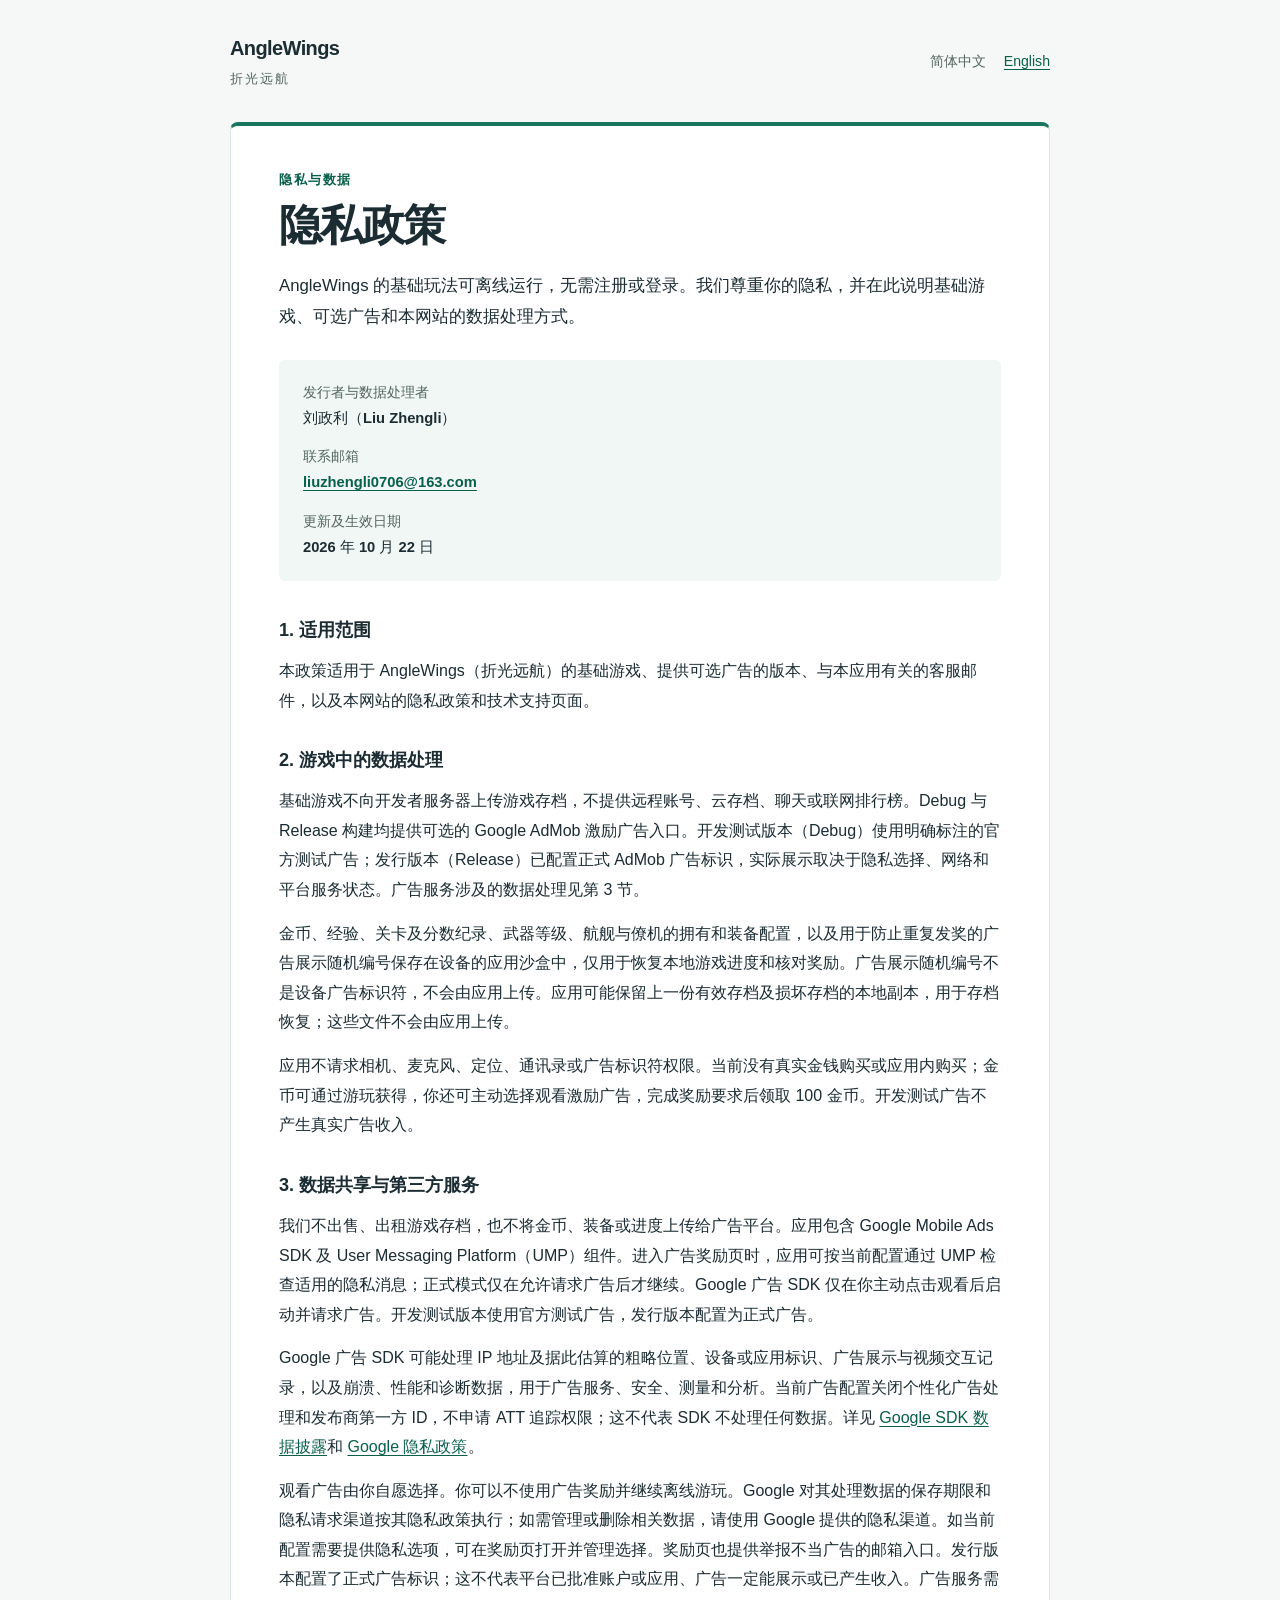
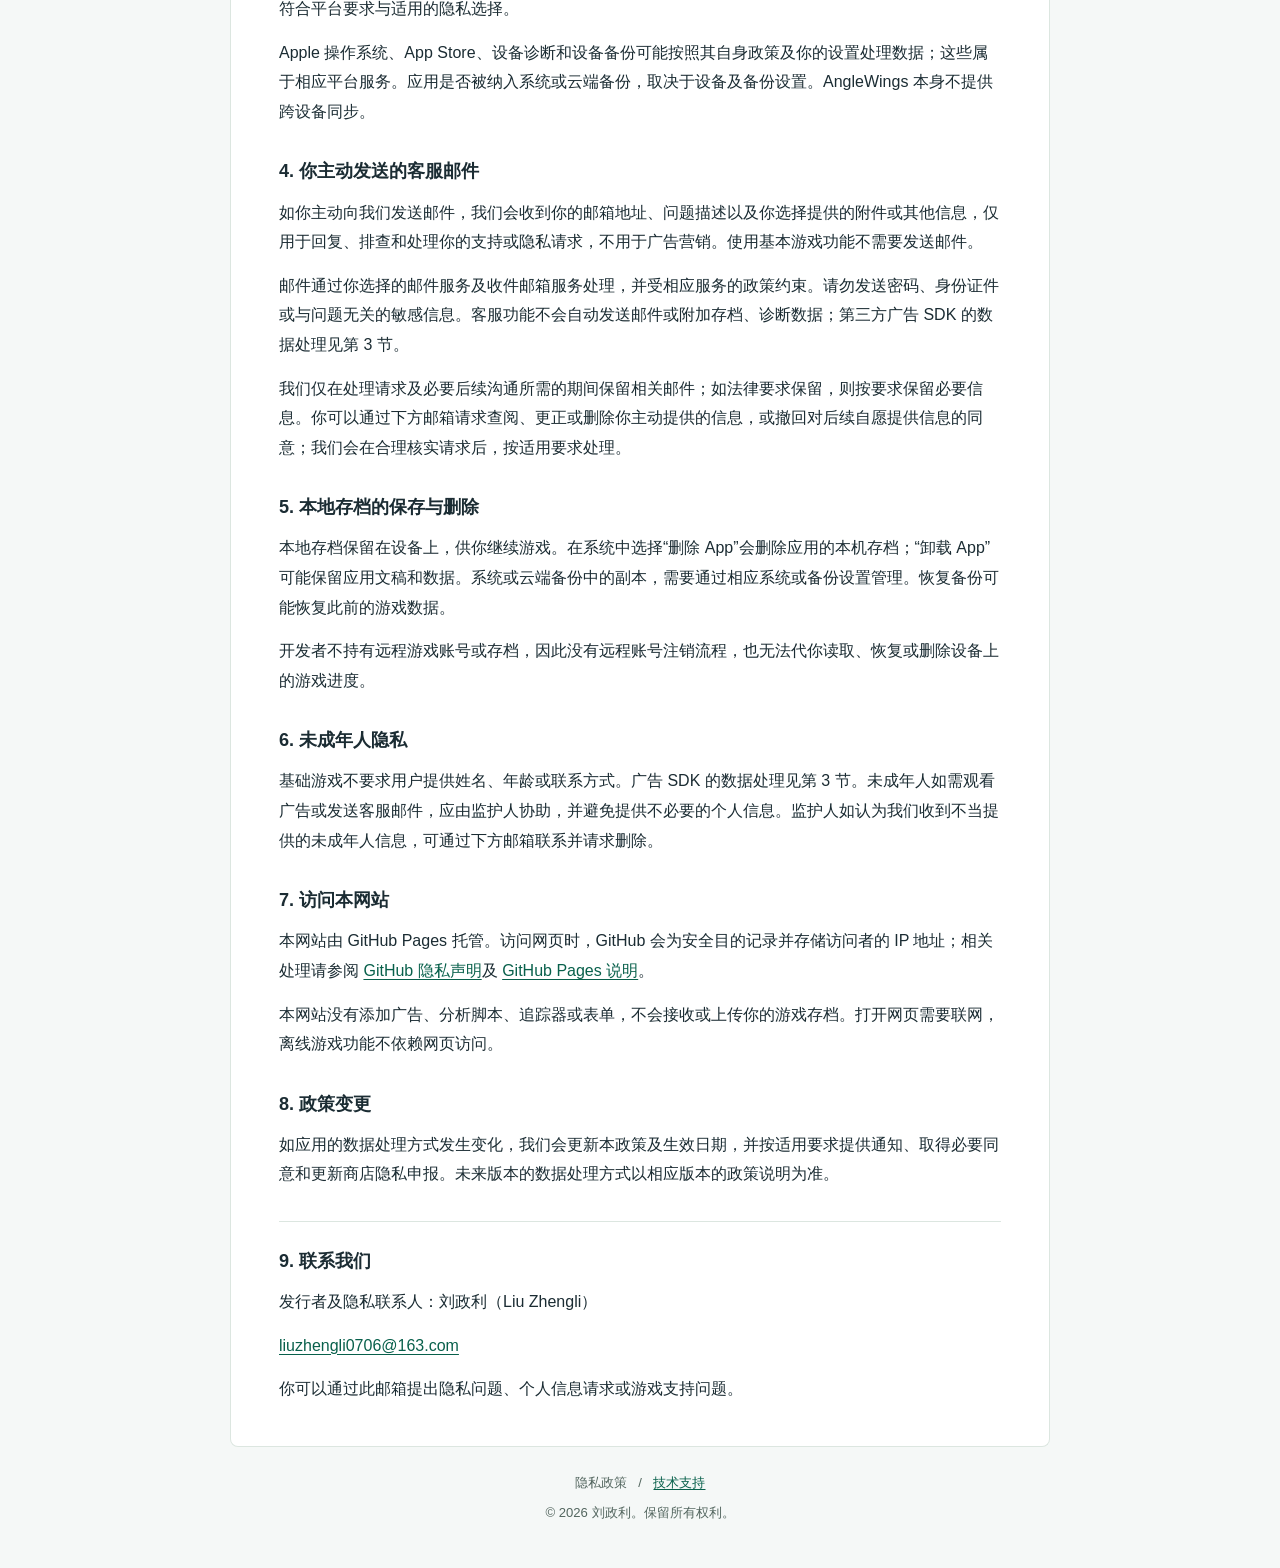
==== commit 77f6d527: "Disclose optional live Release ads and test development builds" ====
--- a/index.html
+++ b/index.html
@@ -32,15 +32,15 @@
     </section>
     <section aria-labelledby="game-data">
       <h2 id="game-data">2. 游戏中的数据处理</h2>
-      <p>基础游戏不向开发者服务器上传游戏存档，不提供远程账号、云存档、聊天或联网排行榜。Debug 与 Release 构建均提供可选的 Google AdMob 激励广告入口。当前使用明确标注为测试的官方样例广告，未启用商业广告，广告服务涉及的数据处理见第 3 节。</p>
+      <p>基础游戏不向开发者服务器上传游戏存档，不提供远程账号、云存档、聊天或联网排行榜。Debug 与 Release 构建均提供可选的 Google AdMob 激励广告入口。开发测试版本（Debug）使用明确标注的官方测试广告；发行版本（Release）已配置正式 AdMob 广告标识，实际展示取决于隐私选择、网络和平台服务状态。广告服务涉及的数据处理见第 3 节。</p>
       <p>金币、经验、关卡及分数纪录、武器等级、航舰与僚机的拥有和装备配置，以及用于防止重复发奖的广告展示随机编号保存在设备的应用沙盒中，仅用于恢复本地游戏进度和核对奖励。广告展示随机编号不是设备广告标识符，不会由应用上传。应用可能保留上一份有效存档及损坏存档的本地副本，用于存档恢复；这些文件不会由应用上传。</p>
-      <p>应用不请求相机、麦克风、定位、通讯录或广告标识符权限。当前没有真实金钱购买或应用内购买；金币可通过游玩获得，你还可主动观看测试广告领取 100 金币。测试广告不产生真实广告收入。</p>
+      <p>应用不请求相机、麦克风、定位、通讯录或广告标识符权限。当前没有真实金钱购买或应用内购买；金币可通过游玩获得，你还可主动选择观看激励广告，完成奖励要求后领取 100 金币。开发测试广告不产生真实广告收入。</p>
     </section>
     <section aria-labelledby="sharing">
       <h2 id="sharing">3. 数据共享与第三方服务</h2>
-      <p>我们不出售、出租游戏存档，也不将金币、装备或进度上传给广告平台。应用包含 Google Mobile Ads SDK 及 User Messaging Platform（UMP）组件。进入广告奖励页时，应用可按当前配置通过 UMP 检查适用的隐私消息；正式模式仅在允许请求广告后才继续。Google 广告 SDK 仅在你主动点击观看后启动并请求广告。当前仍为官方测试广告。</p>
+      <p>我们不出售、出租游戏存档，也不将金币、装备或进度上传给广告平台。应用包含 Google Mobile Ads SDK 及 User Messaging Platform（UMP）组件。进入广告奖励页时，应用可按当前配置通过 UMP 检查适用的隐私消息；正式模式仅在允许请求广告后才继续。Google 广告 SDK 仅在你主动点击观看后启动并请求广告。开发测试版本使用官方测试广告，发行版本配置为正式广告。</p>
       <p>Google 广告 SDK 可能处理 IP 地址及据此估算的粗略位置、设备或应用标识、广告展示与视频交互记录，以及崩溃、性能和诊断数据，用于广告服务、安全、测量和分析。当前广告配置关闭个性化广告处理和发布商第一方 ID，不申请 ATT 追踪权限；这不代表 SDK 不处理任何数据。详见 <a href="https://developers.google.com/admob/ios/privacy/data-disclosure">Google SDK 数据披露</a>和 <a href="https://policies.google.com/privacy?hl=zh-CN">Google 隐私政策</a>。</p>
-      <p>观看广告由你自愿选择。你可以不使用广告奖励并继续离线游玩。Google 对其处理数据的保存期限和隐私请求渠道按其隐私政策执行；如需管理或删除相关数据，请使用 Google 提供的隐私渠道。如当前配置需要提供隐私选项，可在奖励页打开并管理选择。奖励页也提供举报不当广告的邮箱入口。正式商业广告尚未启用，启用前仍须完成真实广告标识、账户及应用审核、地区与目标年龄确认，并复核授权配置和披露。</p>
+      <p>观看广告由你自愿选择。你可以不使用广告奖励并继续离线游玩。Google 对其处理数据的保存期限和隐私请求渠道按其隐私政策执行；如需管理或删除相关数据，请使用 Google 提供的隐私渠道。如当前配置需要提供隐私选项，可在奖励页打开并管理选择。奖励页也提供举报不当广告的邮箱入口。发行版本配置了正式广告标识；这不代表平台已批准账户或应用、广告一定能展示或已产生收入。广告服务需符合平台要求与适用的隐私选择。</p>
       <p>Apple 操作系统、App Store、设备诊断和设备备份可能按照其自身政策及你的设置处理数据；这些属于相应平台服务。应用是否被纳入系统或云端备份，取决于设备及备份设置。AngleWings 本身不提供跨设备同步。</p>
     </section>
     <section aria-labelledby="support">
@@ -56,7 +56,7 @@
     </section>
     <section aria-labelledby="children">
       <h2 id="children">6. 未成年人隐私</h2>
-      <p>基础游戏不要求用户提供姓名、年龄或联系方式。广告 SDK 的数据处理见第 3 节。未成年人如需观看测试广告或发送客服邮件，应由监护人协助，并避免提供不必要的个人信息。监护人如认为我们收到不当提供的未成年人信息，可通过下方邮箱联系并请求删除。</p>
+      <p>基础游戏不要求用户提供姓名、年龄或联系方式。广告 SDK 的数据处理见第 3 节。未成年人如需观看广告或发送客服邮件，应由监护人协助，并避免提供不必要的个人信息。监护人如认为我们收到不当提供的未成年人信息，可通过下方邮箱联系并请求删除。</p>
     </section>
     <section aria-labelledby="website">
       <h2 id="website">7. 访问本网站</h2>
